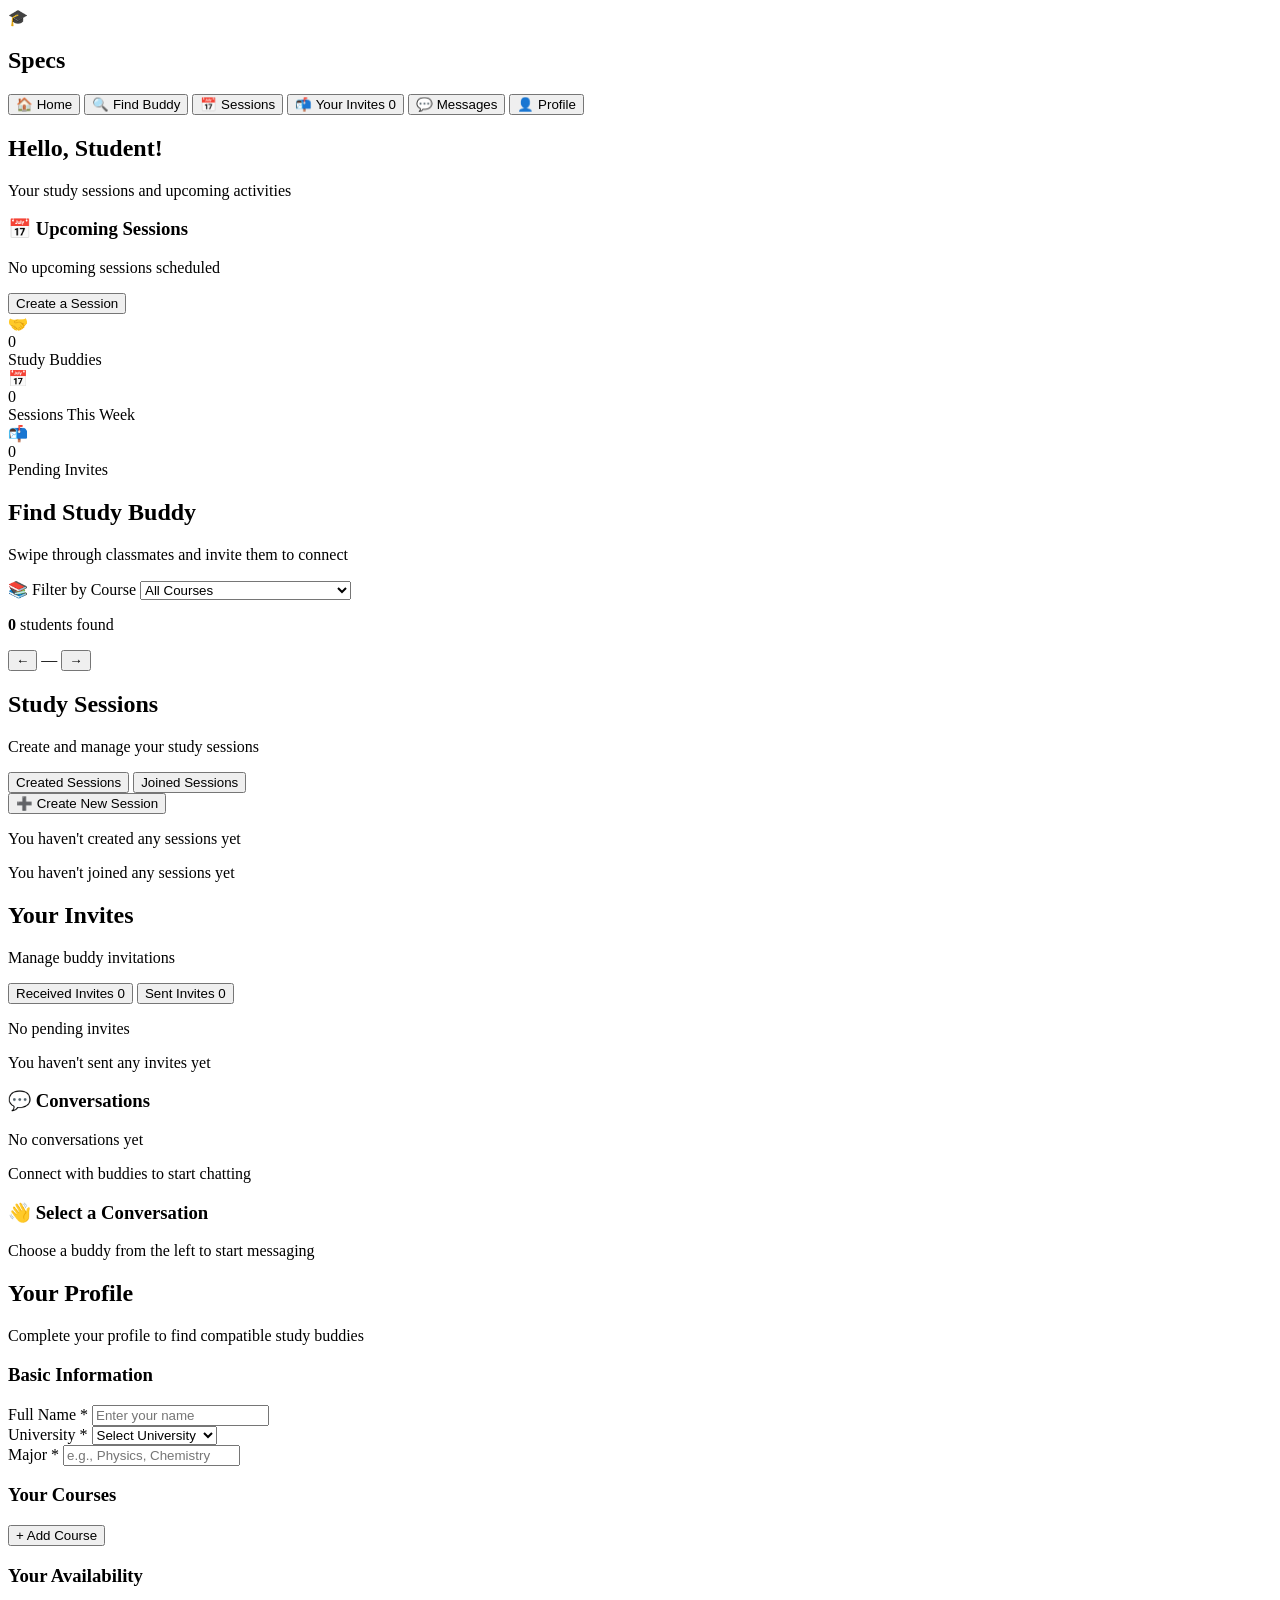
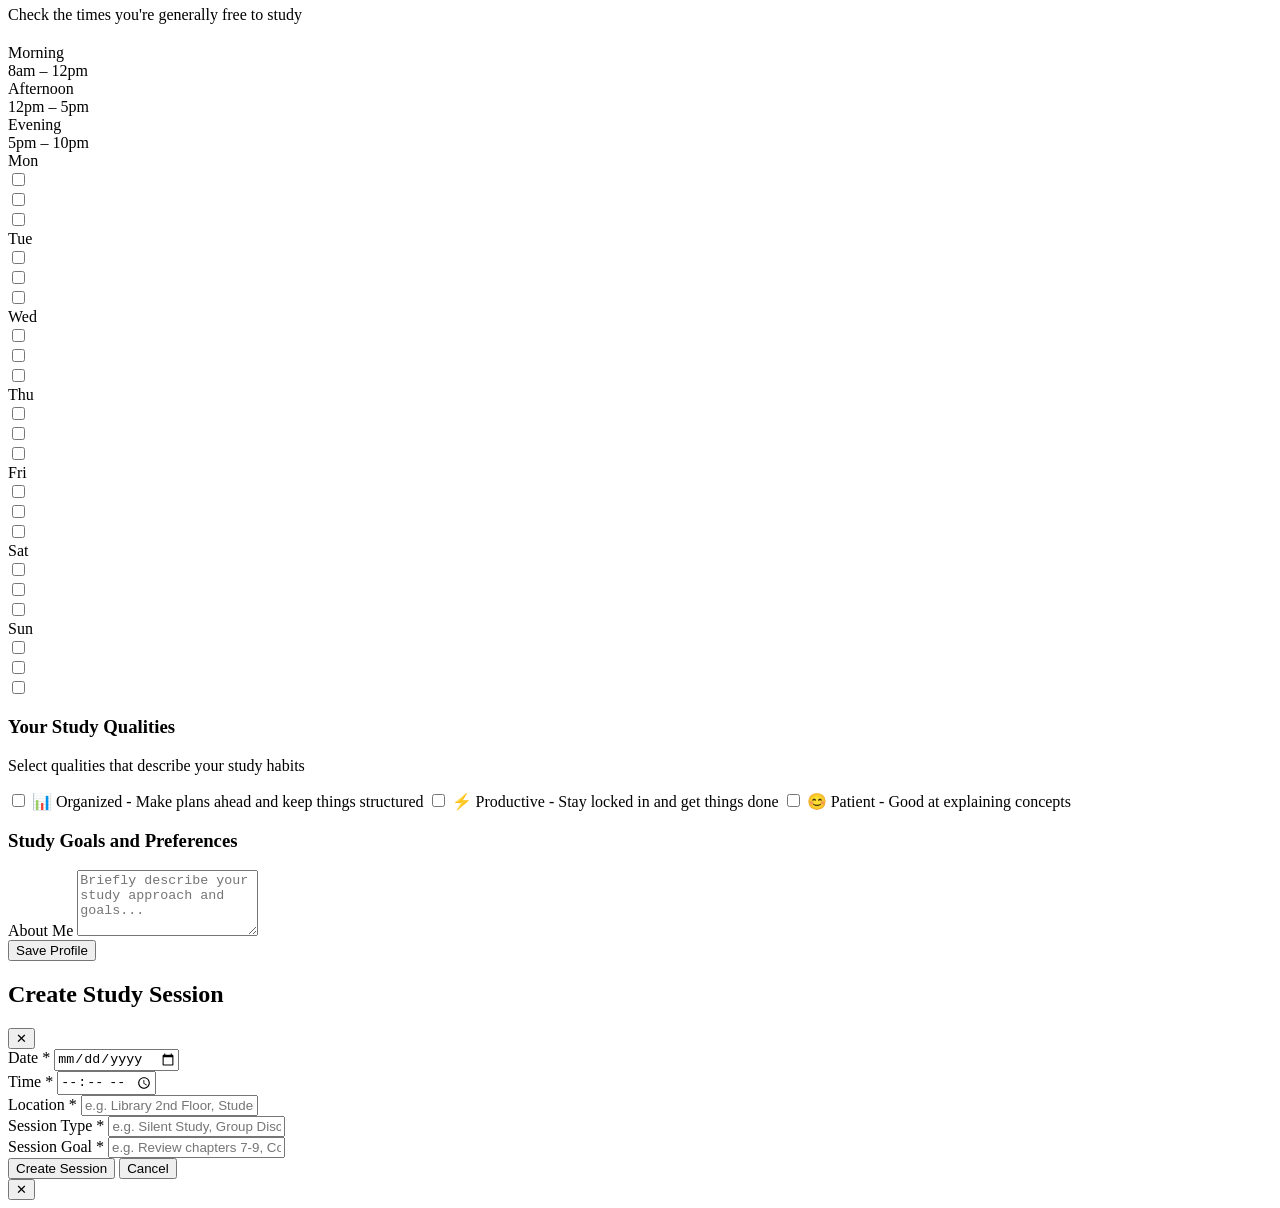
==== home.html @ cf04a74b "fixed html" ====
<!DOCTYPE html>
<html lang="en">

<head>
    <meta charset="UTF-8">
    <meta name="viewport" content="width=device-width, initial-scale=1.0">
    <title>Specs - Study Buddy Finder</title>
    <link rel="stylesheet" href="style.css">
</head>

<body>

    <!-- NAVBAR -->
    <nav class="navbar">
        <div class="nav-container">
            <div class="logo-section">
                <div class="logo-icon">🎓</div>
                <h1 class="logo-text">Specs</h1>
            </div>
            <div class="nav-buttons">

                <!-- FIX: all buttons were "nav-btn-active", only Home gets active by default -->
                <button class="nav-btn active" onclick="showTab('home')" data-tab="home">
                    <span class="btn-icon">🏠</span>
                    <span class="btn-text">Home</span>
                </button>
                <button class="nav-btn" onclick="showTab('findBuddy')" data-tab="findBuddy">
                    <span class="btn-icon">🔍</span>
                    <span class="btn-text">Find Buddy</span>
                </button>
                <button class="nav-btn" onclick="showTab('sessions')" data-tab="sessions">
                    <span class="btn-icon">📅</span>
                    <span class="btn-text">Sessions</span>
                </button>
                <!-- FIX: was labeled "Sessions", missing badge -->
                <button class="nav-btn" onclick="showTab('invites')" data-tab="invites">
                    <span class="btn-icon">📬</span>
                    <span class="btn-text">Your Invites</span>
                    <span class="badge" id="inviteCount">0</span>
                </button>
                <button class="nav-btn" onclick="showTab('messages')" data-tab="messages">
                    <span class="btn-icon">💬</span>
                    <span class="btn-text">Messages</span>
                </button>
                <button class="nav-btn" onclick="showTab('profile')" data-tab="profile">
                    <span class="btn-icon">👤</span>
                    <span class="btn-text">Profile</span>
                </button>

            </div>
        </div>
    </nav>

    <main class="main-content">

        <!-- TAB 1: HOME -->
        <section id="homeTab" class="tab-content active">
            <div class="content-wrapper">

                <div class="welcome-header">
                    <h2>Hello, <span id="userName">Student</span>!</h2>
                    <p class="welcome-subtitle">Your study sessions and upcoming activities</p>
                </div>

                <div class="calendar-section">
                    <h3>📅 Upcoming Sessions</h3>
                    <div id="upcomingSessions" class="upcoming-sessions-list">
                        <div class="empty-state">
                            <p>No upcoming sessions scheduled</p>
                            <button class="btn btn-primary" onclick="showTab('sessions')">
                                Create a Session
                            </button>
                        </div>
                    </div>
                </div>

                <div class="stats-grid">
                    <div class="stat-card">
                        <div class="stat-icon">🤝</div>
                        <div class="stat-value" id="buddyCount">0</div>
                        <div class="stat-label">Study Buddies</div>
                    </div>
                    <div class="stat-card">
                        <div class="stat-icon">📅</div>
                        <div class="stat-value" id="sessionCount">0</div>
                        <div class="stat-label">Sessions This Week</div>
                    </div>
                    <div class="stat-card">
                        <div class="stat-icon">📬</div>
                        <div class="stat-value" id="pendingInvites">0</div>
                        <div class="stat-label">Pending Invites</div>
                    </div>
                </div>

            </div>
        </section>

        <!-- TAB 2: FIND BUDDY -->
        <section id="findBuddyTab" class="tab-content">
            <div class="content-wrapper">

                <div class="section-header">
                    <h2>Find Study Buddy</h2>
                    <p>Swipe through classmates and invite them to connect</p>
                </div>

                <div class="filter-panel">
                    <div class="filter-item">
                        <label class="filter-label">
                            <span class="label-icon">📚</span>
                            <span class="label-text">Filter by Course</span>
                        </label>
                        <select id="courseFilter" class="filter-select" onchange="filterBuddies()">
                            <option value="">All Courses</option>
                            <option value="PHYS101">PHYS 101 - Physics I</option>
                            <option value="CHEM101">CHEM 101 - General Chemistry</option>
                            <option value="BIOCHEM201">BIOCHEM 201 - Biochemistry</option>
                            <option value="MATH201">MATH 201 - Calculus II</option>
                            <option value="CS101">CS 101 - Computer Science</option>
                        </select>
                    </div>
                    <div class="filter-results">
                        <p><strong id="buddyFilterCount">0</strong> students found</p>
                    </div>
                </div>

                <div class="swipe-area">
                    <div id="studentProfiles" class="swipe-stack">
                        <!-- Profile cards injected by JS -->
                    </div>
                    <div class="swipe-controls">
                        <button class="swipe-btn" onclick="prevCard()">←</button>
                        <span class="swipe-counter" id="swipeCounter">—</span>
                        <button class="swipe-btn" onclick="nextCard()">→</button>
                    </div>
                </div>

            </div>
        </section>

        <!-- TAB 3: SESSIONS -->
        <section id="sessionsTab" class="tab-content">
            <div class="content-wrapper">

                <div class="section-header">
                    <h2>Study Sessions</h2>
                    <p>Create and manage your study sessions</p>
                </div>

                <div class="session-tabs">
                    <button class="session-tab-btn active" onclick="showSessionType('created')" data-type="created">
                        <span>Created Sessions</span>
                    </button>
                    <button class="session-tab-btn" onclick="showSessionType('joined')" data-type="joined">
                        <span>Joined Sessions</span>
                    </button>
                </div>

                <div id="createdSessionsList" class="session-list active">
                    <div class="session-header-actions">
                        <button class="btn btn-primary" onclick="openCreateSessionModal()">
                            ➕ Create New Session
                        </button>
                    </div>
                    <div id="createdSessionsContent" class="sessions-content">
                        <div class="empty-state">
                            <p>You haven't created any sessions yet</p>
                        </div>
                    </div>
                </div>

                <div id="joinedSessionsList" class="session-list">
                    <div id="joinedSessionsContent" class="sessions-content">
                        <div class="empty-state">
                            <p>You haven't joined any sessions yet</p>
                        </div>
                    </div>
                </div>

            </div>
        </section>

        <!-- TAB 4: YOUR INVITES -->
        <section id="invitesTab" class="tab-content">
            <div class="content-wrapper">

                <div class="section-header">
                    <h2>Your Invites</h2>
                    <p>Manage buddy invitations</p>
                </div>

                <div class="invite-tabs">
                    <button class="invite-tab-btn active" onclick="showInviteType('received')" data-type="received">
                        <span>Received Invites</span>
                        <span class="badge" id="receivedInviteCount">0</span>
                    </button>
                    <button class="invite-tab-btn" onclick="showInviteType('sent')" data-type="sent">
                        <span>Sent Invites</span>
                        <span class="badge" id="sentInviteCount">0</span>
                    </button>
                </div>

                <div id="receivedInvitesList" class="invite-list active">
                    <div id="receivedInvitesContent" class="invites-content">
                        <div class="empty-state">
                            <p>No pending invites</p>
                        </div>
                    </div>
                </div>

                <div id="sentInvitesList" class="invite-list">
                    <div id="sentInvitesContent" class="invites-content">
                        <div class="empty-state">
                            <p>You haven't sent any invites yet</p>
                        </div>
                    </div>
                </div>

            </div>
        </section>

        <!-- TAB 5: MESSAGES -->
        <section id="messagesTab" class="tab-content">
            <div class="content-wrapper">
                <div class="chat-layout">

                    <div class="chat-sidebar">
                        <h3>💬 Conversations</h3>
                        <div id="conversationsList" class="conversations-list">
                            <div class="empty-state">
                                <p>No conversations yet</p>
                                <p class="help-text">Connect with buddies to start chatting</p>
                            </div>
                        </div>
                    </div>

                    <div class="chat-window">
                        <div id="chatHeader" class="chat-header" style="display:none;">
                            <div class="chat-partner-info">
                                <div class="chat-avatar" id="chatPartnerAvatar">?</div>
                                <div>
                                    <div class="chat-partner-name" id="chatPartnerName">Select a buddy</div>
                                    <div class="chat-partner-status">Online</div>
                                </div>
                            </div>
                        </div>

                        <div id="chatMessages" class="chat-messages">
                            <div class="chat-empty">
                                <h3>👋 Select a Conversation</h3>
                                <p>Choose a buddy from the left to start messaging</p>
                            </div>
                        </div>

                        <div id="chatInput" class="chat-input" style="display:none;">
                            <input type="text" id="messageInput" class="message-input"
                                   placeholder="Type a message..."
                                   onkeypress="handleMessageKeyPress(event)">
                            <button class="send-btn" onclick="sendMessage()">📨</button>
                        </div>
                    </div>

                </div>
            </div>
        </section>

        <!-- TAB 6: PROFILE -->
        <section id="profileTab" class="tab-content">
            <div class="content-wrapper">
                <div class="profile-container">

                    <div class="profile-header">
                        <h2>Your Profile</h2>
                        <p>Complete your profile to find compatible study buddies</p>
                    </div>

                    <form id="profileForm" class="profile-form">

                        <!-- Basic Info -->
                        <div class="form-section">
                            <h3 class="form-section-title">Basic Information</h3>
                            <div class="form-group">
                                <label class="form-label">Full Name *</label>
                                <input type="text" id="profileName" class="form-input"
                                       placeholder="Enter your name" required>
                            </div>
                            <div class="form-row">
                                <div class="form-group">
                                    <label class="form-label">University *</label>
                                    <select id="profileUniversity" class="form-input" required>
                                        <option value="">Select University</option>
                                        <option value="Cal Poly Pomona">Cal Poly Pomona</option>
                                        <option value="UCLA">UCLA</option>
                                        <option value="USC">USC</option>
                                    </select>
                                </div>
                                <div class="form-group">
                                    <label class="form-label">Major *</label>
                                    <input type="text" id="profileMajor" class="form-input"
                                           placeholder="e.g., Physics, Chemistry" required>
                                </div>
                            </div>
                        </div>

                        <!-- Courses -->
                        <div class="form-section">
                            <h3 class="form-section-title">Your Courses</h3>
                            <div id="courseEntries" class="course-entries">
                                <!-- JS fills this in -->
                            </div>
                            <!-- FIX: was "onclic" missing the k -->
                            <button type="button" class="add-course-btn" onclick="openAddCourseRow()">
                                + Add Course
                            </button>
                            <div id="addCourseForm" class="add-course-form" style="display:none;">
                                <div class="add-course-fields">
                                    <div class="form-group">
                                        <label class="form-label">Class Name *</label>
                                        <input type="text" id="newCourseName" class="form-input"
                                               placeholder="e.g. PHYS 101 - Physics I">
                                    </div>
                                    <div class="form-group">
                                        <label class="form-label">Professor</label>
                                        <input type="text" id="newCourseProfessor" class="form-input"
                                               placeholder="e.g. Dr. Smith">
                                    </div>
                                </div>
                                <div class="add-course-actions">
                                    <button type="button" class="btn btn-primary" onclick="saveCourseEntry()">Add</button>
                                    <button type="button" class="btn btn-secondary" onclick="closeAddCourseRow()">Cancel</button>
                                </div>
                            </div>
                        </div>

                        <!-- Availability -->
                        <div class="form-section">
                            <h3 class="form-section-title">Your Availability</h3>
                            <p class="help-text" style="margin-bottom:1.25rem;">
                                Check the times you're generally free to study
                            </p>
                            <div class="availability-grid">
                                <div class="avail-corner"></div>
                                <div class="avail-time-label">Morning<br><span>8am – 12pm</span></div>
                                <div class="avail-time-label">Afternoon<br><span>12pm – 5pm</span></div>
                                <div class="avail-time-label">Evening<br><span>5pm – 10pm</span></div>

                                <div class="avail-day">Mon</div>
                                <div class="avail-cell"><input type="checkbox" name="avail" value="Mon-Morning"></div>
                                <div class="avail-cell"><input type="checkbox" name="avail" value="Mon-Afternoon"></div>
                                <div class="avail-cell"><input type="checkbox" name="avail" value="Mon-Evening"></div>

                                <div class="avail-day">Tue</div>
                                <div class="avail-cell"><input type="checkbox" name="avail" value="Tue-Morning"></div>
                                <div class="avail-cell"><input type="checkbox" name="avail" value="Tue-Afternoon"></div>
                                <div class="avail-cell"><input type="checkbox" name="avail" value="Tue-Evening"></div>

                                <div class="avail-day">Wed</div>
                                <div class="avail-cell"><input type="checkbox" name="avail" value="Wed-Morning"></div>
                                <div class="avail-cell"><input type="checkbox" name="avail" value="Wed-Afternoon"></div>
                                <!-- FIX: was "WEd-Evening" -->
                                <div class="avail-cell"><input type="checkbox" name="avail" value="Wed-Evening"></div>

                                <div class="avail-day">Thu</div>
                                <div class="avail-cell"><input type="checkbox" name="avail" value="Thu-Morning"></div>
                                <div class="avail-cell"><input type="checkbox" name="avail" value="Thu-Afternoon"></div>
                                <div class="avail-cell"><input type="checkbox" name="avail" value="Thu-Evening"></div>

                                <div class="avail-day">Fri</div>
                                <div class="avail-cell"><input type="checkbox" name="avail" value="Fri-Morning"></div>
                                <div class="avail-cell"><input type="checkbox" name="avail" value="Fri-Afternoon"></div>
                                <div class="avail-cell"><input type="checkbox" name="avail" value="Fri-Evening"></div>

                                <div class="avail-day">Sat</div>
                                <div class="avail-cell"><input type="checkbox" name="avail" value="Sat-Morning"></div>
                                <div class="avail-cell"><input type="checkbox" name="avail" value="Sat-Afternoon"></div>
                                <div class="avail-cell"><input type="checkbox" name="avail" value="Sat-Evening"></div>

                                <div class="avail-day">Sun</div>
                                <div class="avail-cell"><input type="checkbox" name="avail" value="Sun-Morning"></div>
                                <div class="avail-cell"><input type="checkbox" name="avail" value="Sun-Afternoon"></div>
                                <div class="avail-cell"><input type="checkbox" name="avail" value="Sun-Evening"></div>
                            </div>
                        </div>

                        <!-- Study Qualities -->
                        <div class="form-section">
                            <h3 class="form-section-title">Your Study Qualities</h3>
                            <p class="section-description">Select qualities that describe your study habits</p>
                            <div class="form-group">
                                <div class="checkbox-group">
                                    <label class="checkbox-label">
                                        <input type="checkbox" name="qualities" value="Organized">
                                        <span>📊 Organized - Make plans ahead and keep things structured</span>
                                    </label>
                                    <label class="checkbox-label">
                                        <input type="checkbox" name="qualities" value="Productive">
                                        <span>⚡ Productive - Stay locked in and get things done</span>
                                    </label>
                                    <label class="checkbox-label">
                                        <input type="checkbox" name="qualities" value="Patient">
                                        <span>😊 Patient - Good at explaining concepts</span>
                                    </label>
                                </div>
                            </div>
                        </div>

                        <!-- Bio -->
                        <div class="form-section">
                            <h3 class="form-section-title">Study Goals and Preferences</h3>
                            <div class="form-group">
                                <label class="form-label">About Me</label>
                                <textarea id="profileBio" class="form-textarea" rows="4"
                                          placeholder="Briefly describe your study approach and goals..."></textarea>
                            </div>
                        </div>

                        <div class="form-actions">
                            <button type="submit" class="btn btn-primary btn-large">Save Profile</button>
                        </div>

                    </form>
                </div>
            </div>
        </section>

    </main>

    <!-- CREATE SESSION MODAL -->
    <div id="createSessionModal" class="modal-overlay">
        <div class="modal-content modal-large">
            <div class="modal-header">
                <h2 class="modal-title">Create Study Session</h2>
                <button class="modal-close" onclick="closeCreateSessionModal()">✕</button>
            </div>
            <form id="createSessionForm" class="session-form" onsubmit="handleCreateSession(event)">
                <div class="form-section">

                    <div class="form-row">
                        <div class="form-group">
                            <label class="form-label">Date *</label>
                            <input type="date" id="sessionDate" class="form-input" required>
                        </div>
                        <div class="form-group">
                            <label class="form-label">Time *</label>
                            <input type="time" id="sessionTime" class="form-input" required>
                        </div>
                    </div>

                    <div class="form-group">
                        <label class="form-label">Location *</label>
                        <input type="text" id="sessionLocation" class="form-input"
                               placeholder="e.g. Library 2nd Floor, Student Union, Zoom..." required>
                    </div>

                    <div class="form-group">
                        <label class="form-label">Session Type *</label>
                        <input type="text" id="sessionType" class="form-input"
                               placeholder="e.g. Silent Study, Group Discussion, Practice Problems..." required>
                    </div>

                    <div class="form-group">
                        <label class="form-label">Session Goal *</label>
                        <input type="text" id="sessionGoal" class="form-input"
                               placeholder="e.g. Review chapters 7-9, Complete midterm review" required>
                    </div>

                </div>
                <div class="modal-actions">
                    <button type="submit" class="btn btn-primary btn-large">Create Session</button>
                    <button type="button" class="btn btn-secondary" onclick="closeCreateSessionModal()">Cancel</button>
                </div>
            </form>
        </div>
    </div>

    <!-- PROFILE VIEW MODAL -->
    <div id="profileViewModal" class="modal-overlay">
        <div class="modal-content">
            <div class="modal-header">
                <button class="modal-close" onclick="closeProfileViewModal()">✕</button>
            </div>
            <div id="profileViewContent" class="profile-view-content">
                <!-- Filled by JS -->
            </div>
        </div>
    </div>

    <script src="app.js"></script>
</body>
</html>
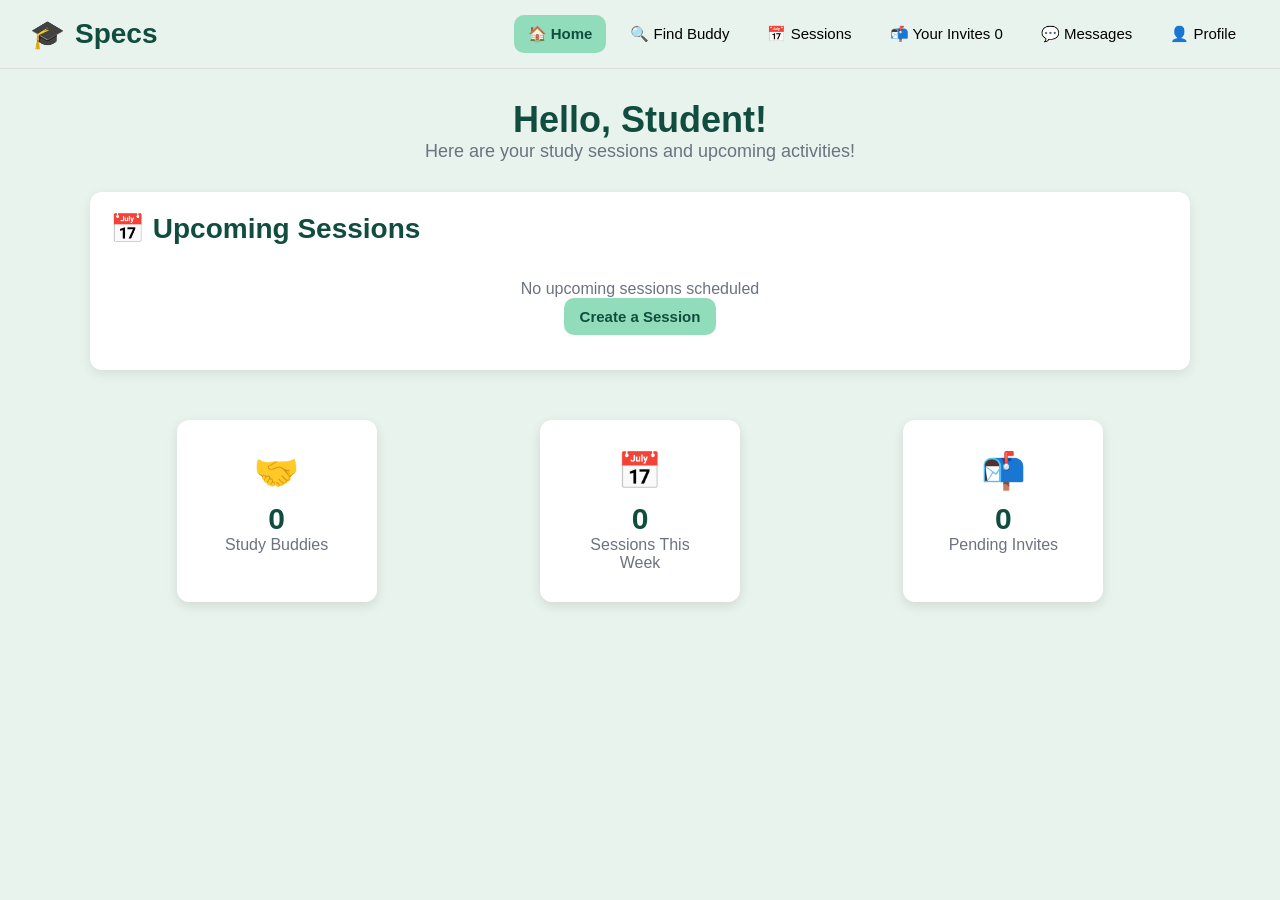
==== commit c4ae3d60: "css and some js" ====
--- a/home.html
+++ b/home.html
@@ -6,6 +6,7 @@
     <meta name="viewport" content="width=device-width, initial-scale=1.0">
     <title>Specs - Study Buddy Finder</title>
     <link rel="stylesheet" href="style.css">
+    <script src="app.js"></script>
 </head>
 
 <body>
@@ -59,7 +60,7 @@
 
                 <div class="welcome-header">
                     <h2>Hello, <span id="userName">Student</span>!</h2>
-                    <p class="welcome-subtitle">Your study sessions and upcoming activities</p>
+                    <p class="welcome-subtitle">Here are your study sessions and upcoming activities!</p>
                 </div>
 
                 <div class="calendar-section">
--- a/style.css
+++ b/style.css
@@ -0,0 +1,232 @@
+/* GENERAL SETUP */
+* {
+    margin: 0;
+    padding: 0;
+    box-sizing: border-box;
+}
+
+body {
+    font-family: 'Segoe UI', sans-serif;
+    background-color: rgb(231, 243, 236);
+    color: #114d3f;
+}
+
+/* NAVBAR */
+.navbar {
+    background-color: rgb(231, 243, 236);
+    border-bottom: 1px solid #ddd;
+    padding: 15px 30px;
+    position: sticky;
+    top: 0;
+    z-index: 100;
+}
+
+.nav-container {
+    display: flex;
+    justify-content: space-between;
+    align-items: center;
+}
+
+.logo-section {
+    display: flex;
+    align-items: center;
+    gap: 10px;
+}
+
+.logo-icon {
+    font-size: 28px;
+}
+
+.logo-text {
+    font-size: 28px;
+    color: #114d3f;
+}
+
+/* NAV BUTTONS */
+.nav-buttons {
+    display: flex;
+    gap: 10px;
+}
+
+.nav-btn {
+    border: none;
+    background-color: transparent;
+    padding: 10px 14px;
+    border-radius: 10px;
+    cursor: pointer;
+    font-size: 15px;
+}
+
+.nav-btn:hover {
+    background-color: #c1f6e3;
+}
+
+.nav-btn.active {
+    background-color: #91dcba;
+    color: #114d3f;
+    font-weight: bold;
+}
+
+/* MAIN CONTENT */
+.main-content {
+    padding: 30px;
+}
+
+.content-wrapper {
+    max-width: 1100px;
+    margin: auto;
+}
+
+/* TABS */
+.tab-content {
+    display: none;
+}
+
+.tab-content.active {
+    display: block;
+}
+
+/* HOME PAGE LAYOUT */
+.welcome-header {
+    text-align: center;
+    margin-bottom: 30px;
+}
+
+.welcome-header h2 {
+    font-size: 36px;
+    color: #114d3f;
+}
+
+.welcome-subtitle {
+    color: #6b7280;
+    font-size: 18px;
+}
+
+/* CALENDAR SECTION */
+.calendar-section {
+    background-color: white;
+    padding: 20px;
+    border-radius: 12px;
+    box-shadow: 0 4px 12px rgba(0, 0, 0, 0.08);
+    margin-bottom: 30px;
+}
+
+.calendar-section h3 {
+    font-size: 28px;
+    color: #114d3f;
+    margin-bottom: 20px;
+}
+
+.upcoming-sessions-list {
+    padding: 15px;
+    text-align: center;
+}
+
+.empty-state {
+    color: #6b7280;
+}
+
+/* STATS GRID (Study Buddies, Sessions This Week, Pending Invites) */
+.stats-grid {
+    display: grid;
+    grid-template-columns: repeat(3, 1fr);
+    gap: 30px;
+    justify-items: center;
+    padding: 20px;
+}
+
+.stat-card {
+    background-color: white;
+    padding: 30px;
+    text-align: center;
+    border-radius: 12px;
+    box-shadow: 0 4px 12px rgba(0, 0, 0, 0.1);
+    width: 200px;
+}
+
+.stat-icon {
+    font-size: 36px;
+    color: #2563eb;
+    margin-bottom: 10px;
+}
+
+.stat-value {
+    font-size: 30px;
+    font-weight: bold;
+    color: #114d3f;
+}
+
+.stat-label {
+    color: #6b7280;
+    font-size: 16px;
+}
+
+/* BUTTONS */
+.btn {
+    border: none;
+    padding: 10px 16px;
+    border-radius: 10px;
+    cursor: pointer;
+    font-size: 15px;
+}
+
+.btn-primary {
+    background-color: #91dcba;
+    color: #114d3f;
+    font-weight: bold;
+}
+
+.btn-primary:hover {
+    background-color: #196c59;
+    color: white;
+}
+
+.btn-secondary {
+    background-color: #e5e7eb;
+    color: #111827;
+}
+
+.btn-large {
+    padding: 12px 22px;
+}
+
+/* MODAL OVERLAY (Hidden by Default) */
+.modal-overlay {
+    display: none;
+    position: fixed;
+    inset: 0;
+    background-color: rgba(0, 0, 0, 0.45);
+    justify-content: center;
+    align-items: center;
+    z-index: 200;
+}
+
+.modal-overlay.active {
+    display: flex;
+}
+
+.modal-content {
+    background-color: white;
+    padding: 24px;
+    border-radius: 16px;
+    width: 90%;
+    max-width: 600px;
+}
+
+.modal-large {
+    max-width: 800px;
+}
+
+.modal-header {
+    display: flex;
+    justify-content: space-between;
+    align-items: center;
+    margin-bottom: 20px;
+}
+
+.modal-close {
+    border: none;
+    background: none;
+    font-size: 22px;
+    cursor: pointer;
+}
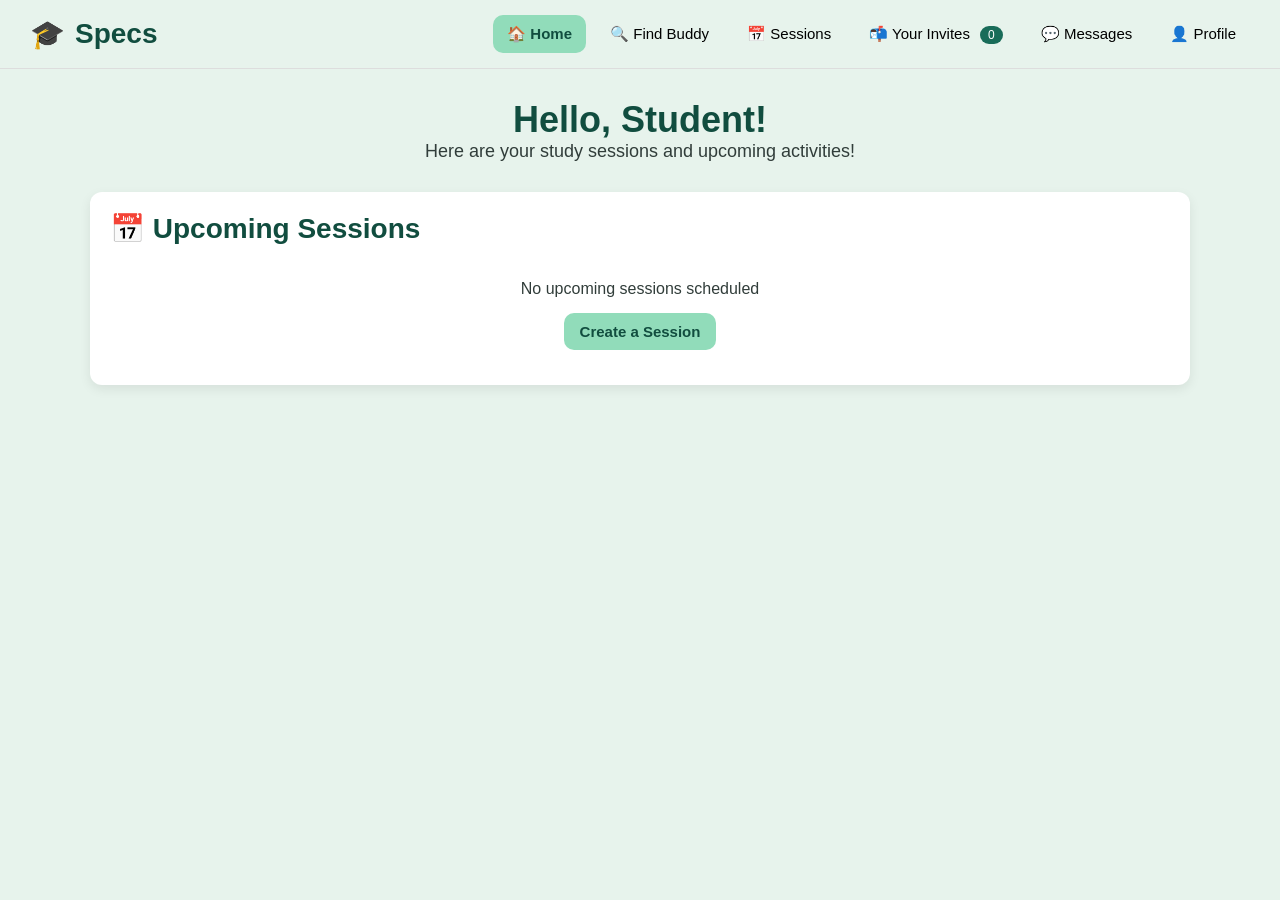
==== commit 7ec8e2fe: "more css for all the other tabs" ====
--- a/home.html
+++ b/home.html
@@ -74,25 +74,6 @@
                         </div>
                     </div>
                 </div>
-
-                <div class="stats-grid">
-                    <div class="stat-card">
-                        <div class="stat-icon">🤝</div>
-                        <div class="stat-value" id="buddyCount">0</div>
-                        <div class="stat-label">Study Buddies</div>
-                    </div>
-                    <div class="stat-card">
-                        <div class="stat-icon">📅</div>
-                        <div class="stat-value" id="sessionCount">0</div>
-                        <div class="stat-label">Sessions This Week</div>
-                    </div>
-                    <div class="stat-card">
-                        <div class="stat-icon">📬</div>
-                        <div class="stat-value" id="pendingInvites">0</div>
-                        <div class="stat-label">Pending Invites</div>
-                    </div>
-                </div>
-
             </div>
         </section>
 
--- a/style.css
+++ b/style.css
@@ -98,7 +98,7 @@
 }
 
 .welcome-subtitle {
-    color: #6b7280;
+    color: #313d3a;
     font-size: 18px;
 }
 
@@ -123,42 +123,7 @@
 }
 
 .empty-state {
-    color: #6b7280;
-}
-
-/* STATS GRID (Study Buddies, Sessions This Week, Pending Invites) */
-.stats-grid {
-    display: grid;
-    grid-template-columns: repeat(3, 1fr);
-    gap: 30px;
-    justify-items: center;
-    padding: 20px;
-}
-
-.stat-card {
-    background-color: white;
-    padding: 30px;
-    text-align: center;
-    border-radius: 12px;
-    box-shadow: 0 4px 12px rgba(0, 0, 0, 0.1);
-    width: 200px;
-}
-
-.stat-icon {
-    font-size: 36px;
-    color: #2563eb;
-    margin-bottom: 10px;
-}
-
-.stat-value {
-    font-size: 30px;
-    font-weight: bold;
-    color: #114d3f;
-}
-
-.stat-label {
-    color: #6b7280;
-    font-size: 16px;
+    color: #313d3a;
 }
 
 /* BUTTONS */
@@ -174,6 +139,7 @@
     background-color: #91dcba;
     color: #114d3f;
     font-weight: bold;
+    margin-top: 15px;
 }
 
 .btn-primary:hover {
@@ -188,6 +154,325 @@
 
 .btn-large {
     padding: 12px 22px;
+}
+
+/* SECTION HEADERS */
+.section-header {
+    margin-bottom: 25px;
+}
+
+.section-header h2 {
+    font-size: 32px;
+    margin-bottom: 8px;
+}
+
+.section-header p,
+.help-text,
+.section-description {
+    color: #6b7280;
+}
+
+/* FIND BUDDY */
+.filter-panel {
+    background: white;
+    padding: 24px;
+    border-radius: 16px;
+    margin-bottom: 25px;
+    box-shadow: 0 4px 12px rgba(0,0,0,0.08);
+}
+
+.filter-item {
+    margin-bottom: 15px;
+}
+
+.filter-label {
+    display: block;
+    font-weight: bold;
+    margin-bottom: 8px;
+}
+
+.filter-select {
+    width: 100%;
+    padding: 12px;
+    border: 1px solid #cbd5e1;
+    border-radius: 10px;
+}
+
+.swipe-area {
+    background: white;
+    padding: 30px;
+    border-radius: 16px;
+    text-align: center;
+    box-shadow: 0 4px 12px rgba(0,0,0,0.08);
+}
+
+.swipe-stack {
+    min-height: 300px;
+}
+
+.swipe-controls {
+    display: flex;
+    justify-content: center;
+    gap: 20px;
+    align-items: center;
+    margin-top: 20px;
+}
+
+.swipe-btn {
+    border: none;
+    background: #91dcba;
+    color: #114d3f;
+    font-size: 22px;
+    padding: 10px 18px;
+    border-radius: 50%;
+    cursor: pointer;
+}
+
+/* SESSIONS + INVITES TABS */
+.session-tabs,
+.invite-tabs {
+    display: flex;
+    gap: 12px;
+    margin-bottom: 20px;
+}
+
+.session-tab-btn,
+.invite-tab-btn {
+    border: none;
+    background: white;
+    padding: 12px 18px;
+    border-radius: 12px;
+    cursor: pointer;
+    color: #114d3f;
+    font-weight: bold;
+    box-shadow: 0 3px 10px rgba(0,0,0,0.06);
+}
+
+.session-tab-btn.active,
+.invite-tab-btn.active {
+    background-color: #91dcba;
+    color: #114d3f;
+    font-weight: bold;
+}
+
+.session-tab-btn:not(.active):hover,
+.invite-tab-btn:not(.active):hover {
+    background-color: #c1f6e3;
+}
+
+.session-list,
+.invite-list {
+    display: none;
+}
+
+.session-list.active,
+.invite-list.active {
+    display: block;
+}
+
+.session-header-actions {
+    margin-bottom: 20px;
+}
+
+.sessions-content,
+.invites-content {
+    background: white;
+    padding: 24px;
+    border-radius: 16px;
+    box-shadow: 0 4px 12px rgba(0,0,0,0.08);
+}
+
+/* BADGES */
+.badge {
+    background: #196c59;
+    color: white;
+    border-radius: 999px;
+    padding: 2px 8px;
+    font-size: 12px;
+    margin-left: 6px;
+}
+
+/* MESSAGES */
+.chat-layout {
+    display: grid;
+    grid-template-columns: 300px 1fr;
+    gap: 24px;
+}
+
+.chat-sidebar,
+.chat-window {
+    background: white;
+    padding: 24px;
+    border-radius: 16px;
+    box-shadow: 0 4px 12px rgba(0,0,0,0.08);
+}
+
+.chat-window {
+    min-height: 500px;
+}
+
+.chat-header {
+    border-bottom: 1px solid #ddd;
+    padding-bottom: 15px;
+    margin-bottom: 15px;
+}
+
+.chat-partner-info {
+    display: flex;
+    align-items: center;
+    gap: 12px;
+}
+
+.chat-avatar {
+    background: #91dcba;
+    color: #114d3f;
+    width: 42px;
+    height: 42px;
+    border-radius: 50%;
+    display: flex;
+    align-items: center;
+    justify-content: center;
+}
+
+.chat-messages {
+    min-height: 350px;
+}
+
+.chat-empty {
+    text-align: center;
+    color: #6b7280;
+    margin-top: 100px;
+}
+
+.chat-input {
+    display: flex;
+    gap: 10px;
+}
+
+.message-input {
+    flex: 1;
+    padding: 12px;
+    border: 1px solid #cbd5e1;
+    border-radius: 10px;
+}
+
+.send-btn {
+    border: none;
+    background: #91dcba;
+    padding: 12px 16px;
+    border-radius: 10px;
+    cursor: pointer;
+}
+
+/* PROFILE */
+.profile-container {
+    background: white;
+    padding: 30px;
+    border-radius: 16px;
+    box-shadow: 0 4px 12px rgba(0,0,0,0.08);
+}
+
+.profile-header {
+    margin-bottom: 25px;
+}
+
+.form-section {
+    margin-bottom: 30px;
+    padding-bottom: 20px;
+    border-bottom: 1px solid #e5e7eb;
+}
+
+.form-section-title {
+    margin-bottom: 15px;
+    color: #114d3f;
+}
+
+.form-group {
+    margin-bottom: 18px;
+}
+
+.form-label {
+    display: block;
+    font-weight: bold;
+    margin-bottom: 8px;
+}
+
+.form-input,
+.form-textarea {
+    width: 100%;
+    padding: 12px;
+    border: 1px solid #cbd5e1;
+    border-radius: 10px;
+    font-family: inherit;
+}
+
+.form-row,
+.add-course-fields {
+    display: grid;
+    grid-template-columns: 1fr 1fr;
+    gap: 20px;
+}
+
+.add-course-btn {
+    border: none;
+    background: #91dcba;
+    color: #114d3f;
+    padding: 10px 16px;
+    border-radius: 10px;
+    cursor: pointer;
+    font-weight: bold;
+}
+
+.add-course-form {
+    margin-top: 18px;
+    background: #f4fbf7;
+    padding: 18px;
+    border-radius: 12px;
+}
+
+.add-course-actions,
+.form-actions,
+.modal-actions {
+    display: flex;
+    gap: 12px;
+}
+
+/* AVAILABILITY */
+.availability-grid {
+    display: grid;
+    grid-template-columns: 90px repeat(3, 1fr);
+    gap: 8px;
+}
+
+.avail-time-label,
+.avail-day,
+.avail-cell {
+    background: #f4fbf7;
+    padding: 12px;
+    border-radius: 10px;
+    text-align: center;
+}
+
+.avail-day {
+    font-weight: bold;
+}
+
+.avail-cell:has(input:checked) {
+    background: #91dcba;
+}
+
+/* CHECKBOXES */
+.checkbox-group {
+    display: flex;
+    flex-direction: column;
+    gap: 12px;
+}
+
+.checkbox-label {
+    background: #f4fbf7;
+    padding: 12px;
+    border-radius: 10px;
+    cursor: pointer;
 }
 
 /* MODAL OVERLAY (Hidden by Default) */
@@ -201,7 +486,7 @@
     z-index: 200;
 }
 
-.modal-overlay.active {
+.modal-overlay.show {
     display: flex;
 }
 
@@ -229,4 +514,4 @@
     background: none;
     font-size: 22px;
     cursor: pointer;
-}+}   
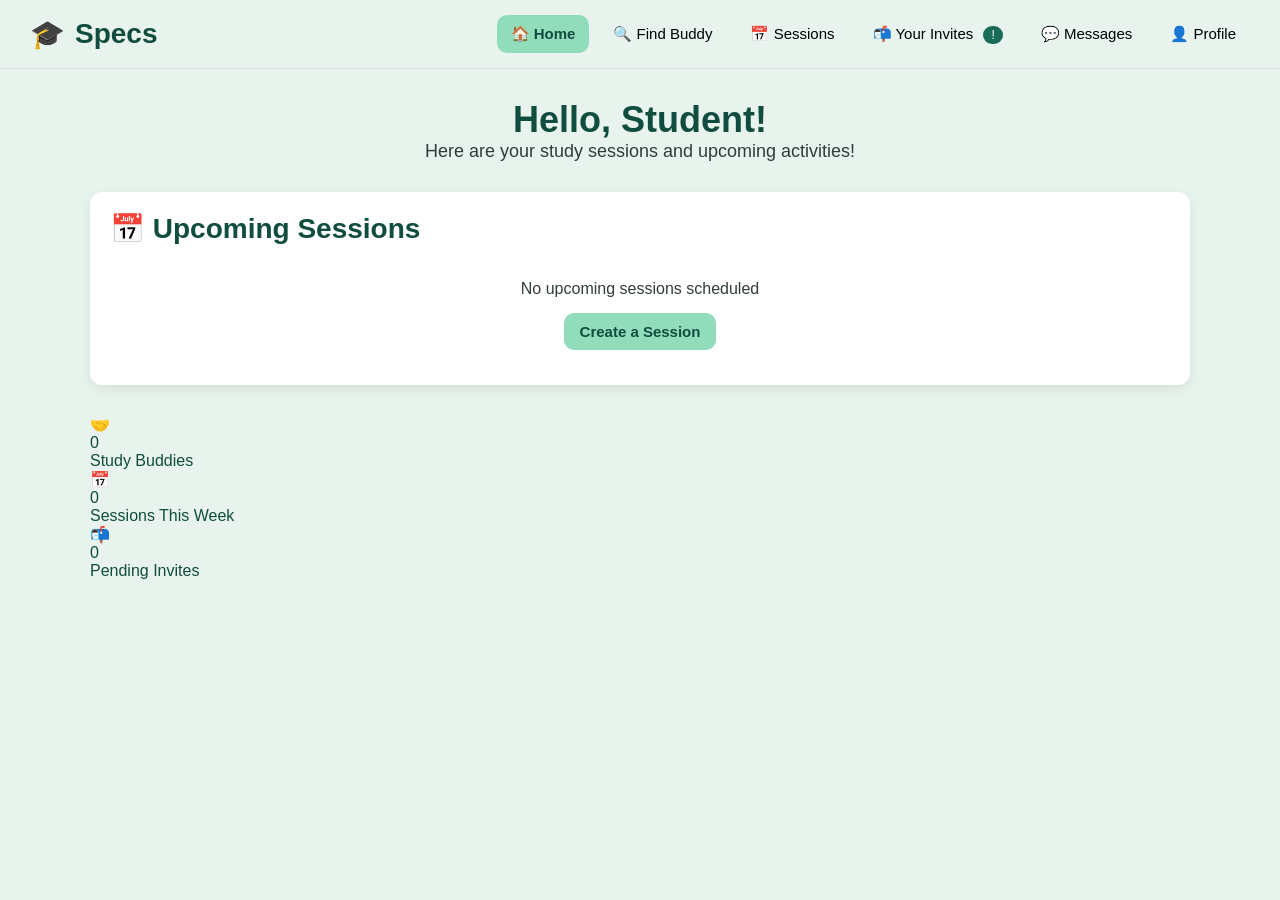
==== commit 557c567e: "Merge branch 'main' of https://github.com/Nirwisha/Study-Buddy" ====
--- a/home.html
+++ b/home.html
@@ -37,7 +37,7 @@
                 <button class="nav-btn" onclick="showTab('invites')" data-tab="invites">
                     <span class="btn-icon">📬</span>
                     <span class="btn-text">Your Invites</span>
-                    <span class="badge" id="inviteCount">0</span>
+                    <span class="badge">!</span>
                 </button>
                 <button class="nav-btn" onclick="showTab('messages')" data-tab="messages">
                     <span class="btn-icon">💬</span>
@@ -74,6 +74,26 @@
                         </div>
                     </div>
                 </div>
+
+                <!-- FIX: stats grid was missing entirely -->
+                <div class="stats-grid">
+                    <div class="stat-card">
+                        <div class="stat-icon">🤝</div>
+                        <div class="stat-value" id="buddyCount">0</div>
+                        <div class="stat-label">Study Buddies</div>
+                    </div>
+                    <div class="stat-card">
+                        <div class="stat-icon">📅</div>
+                        <div class="stat-value" id="sessionCount">0</div>
+                        <div class="stat-label">Sessions This Week</div>
+                    </div>
+                    <div class="stat-card">
+                        <div class="stat-icon">📬</div>
+                        <div class="stat-value" id="pendingInvites">0</div>
+                        <div class="stat-label">Pending Invites</div>
+                    </div>
+                </div>
+
             </div>
         </section>
 
@@ -290,7 +310,6 @@
                             <div id="courseEntries" class="course-entries">
                                 <!-- JS fills this in -->
                             </div>
-                            <!-- FIX: was "onclic" missing the k -->
                             <button type="button" class="add-course-btn" onclick="openAddCourseRow()">
                                 + Add Course
                             </button>
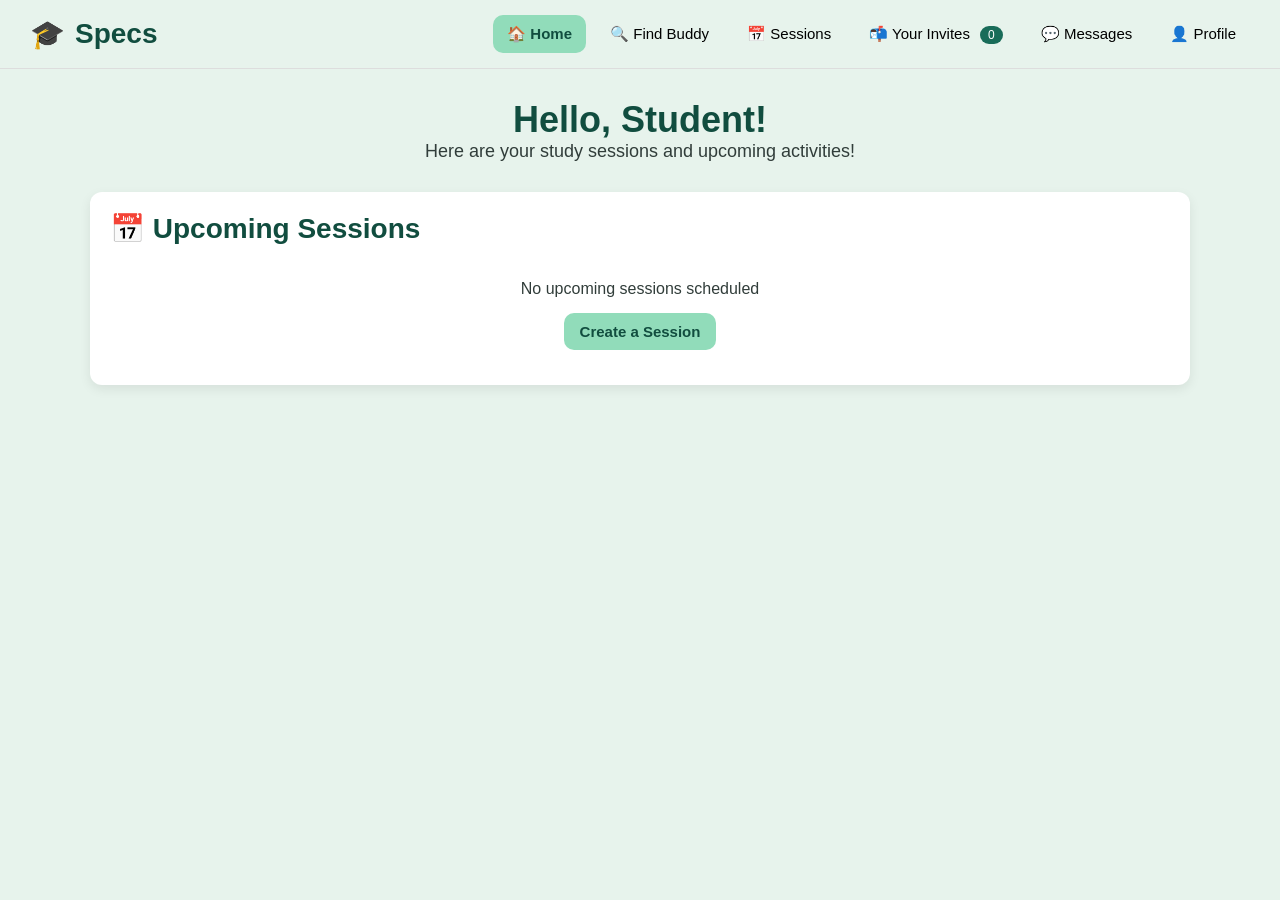
==== commit 59452f7d: "removed the extra <script> at the top didn't realize tthere was one on the bottom of the html" ====
--- a/home.html
+++ b/home.html
@@ -6,7 +6,6 @@
     <meta name="viewport" content="width=device-width, initial-scale=1.0">
     <title>Specs - Study Buddy Finder</title>
     <link rel="stylesheet" href="style.css">
-    <script src="app.js"></script>
 </head>
 
 <body>
@@ -37,7 +36,7 @@
                 <button class="nav-btn" onclick="showTab('invites')" data-tab="invites">
                     <span class="btn-icon">📬</span>
                     <span class="btn-text">Your Invites</span>
-                    <span class="badge">!</span>
+                    <span class="badge" id="inviteCount">0</span>
                 </button>
                 <button class="nav-btn" onclick="showTab('messages')" data-tab="messages">
                     <span class="btn-icon">💬</span>
@@ -74,26 +73,6 @@
                         </div>
                     </div>
                 </div>
-
-                <!-- FIX: stats grid was missing entirely -->
-                <div class="stats-grid">
-                    <div class="stat-card">
-                        <div class="stat-icon">🤝</div>
-                        <div class="stat-value" id="buddyCount">0</div>
-                        <div class="stat-label">Study Buddies</div>
-                    </div>
-                    <div class="stat-card">
-                        <div class="stat-icon">📅</div>
-                        <div class="stat-value" id="sessionCount">0</div>
-                        <div class="stat-label">Sessions This Week</div>
-                    </div>
-                    <div class="stat-card">
-                        <div class="stat-icon">📬</div>
-                        <div class="stat-value" id="pendingInvites">0</div>
-                        <div class="stat-label">Pending Invites</div>
-                    </div>
-                </div>
-
             </div>
         </section>
 
@@ -310,6 +289,7 @@
                             <div id="courseEntries" class="course-entries">
                                 <!-- JS fills this in -->
                             </div>
+                            <!-- FIX: was "onclic" missing the k -->
                             <button type="button" class="add-course-btn" onclick="openAddCourseRow()">
                                 + Add Course
                             </button>
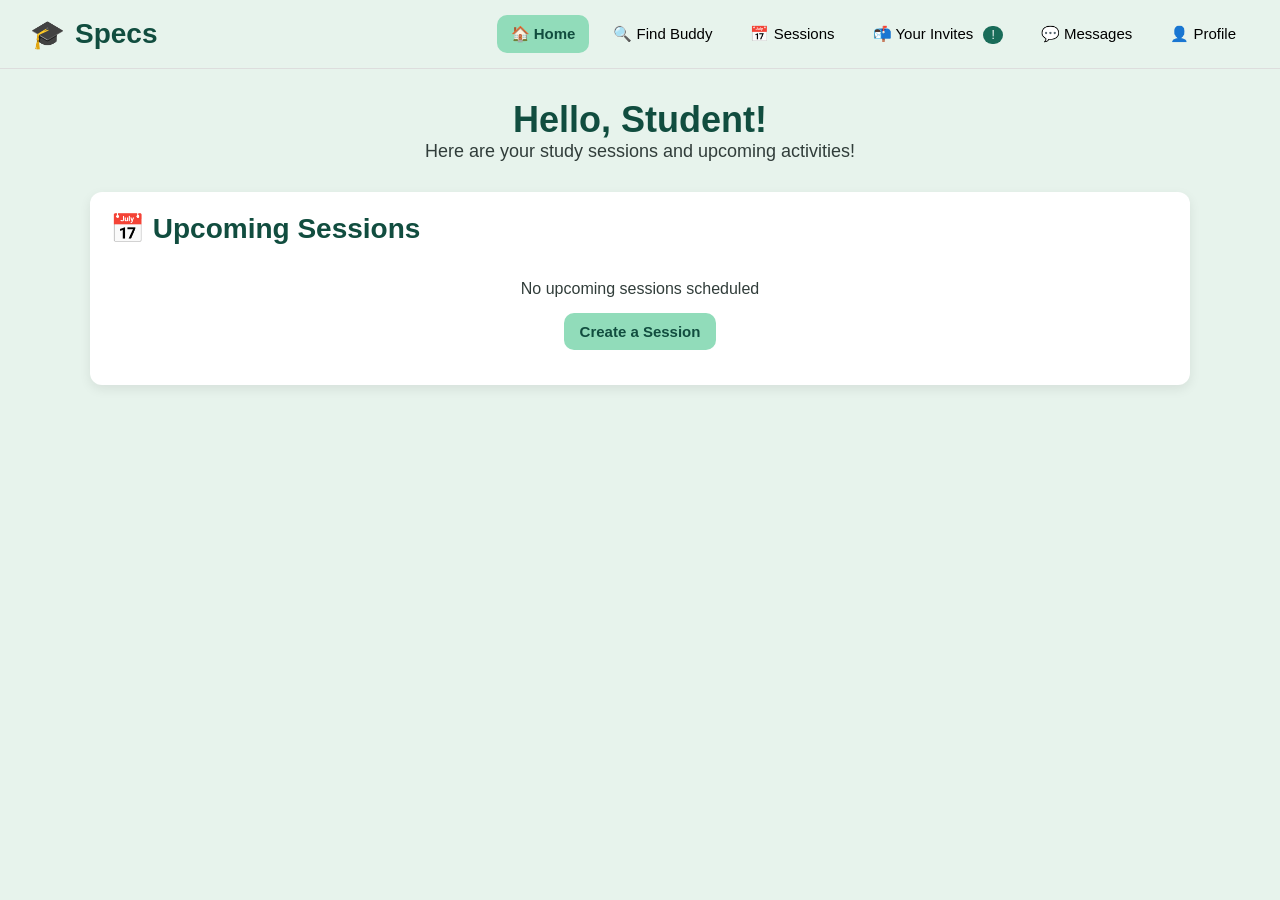
==== commit eff522fe: "added the css needed for sessions cards, invite cards, profile cards, swipe cards, course row entrie" ====
--- a/home.html
+++ b/home.html
@@ -6,6 +6,7 @@
     <meta name="viewport" content="width=device-width, initial-scale=1.0">
     <title>Specs - Study Buddy Finder</title>
     <link rel="stylesheet" href="style.css">
+    <script src="app.js"></script>
 </head>
 
 <body>
@@ -36,7 +37,7 @@
                 <button class="nav-btn" onclick="showTab('invites')" data-tab="invites">
                     <span class="btn-icon">📬</span>
                     <span class="btn-text">Your Invites</span>
-                    <span class="badge" id="inviteCount">0</span>
+                    <span class="badge">!</span>
                 </button>
                 <button class="nav-btn" onclick="showTab('messages')" data-tab="messages">
                     <span class="btn-icon">💬</span>
@@ -73,6 +74,9 @@
                         </div>
                     </div>
                 </div>
+
+                
+
             </div>
         </section>
 
@@ -289,7 +293,6 @@
                             <div id="courseEntries" class="course-entries">
                                 <!-- JS fills this in -->
                             </div>
-                            <!-- FIX: was "onclic" missing the k -->
                             <button type="button" class="add-course-btn" onclick="openAddCourseRow()">
                                 + Add Course
                             </button>
--- a/style.css
+++ b/style.css
@@ -514,4 +514,258 @@
     background: none;
     font-size: 22px;
     cursor: pointer;
-}   +}   
+
+/* SESSION CARDS */
+.session-card {
+    background: white;
+    padding: 20px;
+    border-radius: 12px;
+    border-left: 5px solid #91dcba;
+    margin-bottom: 15px;
+    box-shadow: 0 4px 12px rgba(0,0,0,0.08);
+}
+
+.session-header {
+    display: flex;
+    justify-content: space-between;
+    align-items: flex-start;
+    margin-bottom: 10px;
+}
+
+.session-title    { font-size: 1.2rem; font-weight: 700; margin-bottom: 5px; color: #114d3f; }
+.session-datetime { font-size: 0.9rem; color: #6b7280; margin-bottom: 3px; }
+
+.session-type-badge {
+    background: #91dcba;
+    color: #114d3f;
+    padding: 5px 14px;
+    border-radius: 9999px;
+    font-size: 0.85rem;
+    font-weight: 600;
+    white-space: nowrap;
+}
+
+.session-goal {
+    background: #f4fbf7;
+    padding: 12px 16px;
+    border-radius: 10px;
+    border-left: 4px solid #91dcba;
+    margin-top: 12px;
+}
+
+.session-goal-label {
+    font-size: 0.75rem;
+    font-weight: 700;
+    color: #114d3f;
+    text-transform: uppercase;
+    margin-bottom: 4px;
+}
+
+.session-goal-text { font-weight: 600; color: #114d3f; }
+.sessions-content  { display: flex; flex-direction: column; gap: 1rem; }
+
+/* INVITE CARDS */
+.invite-card {
+    background: white;
+    padding: 18px;
+    border-radius: 12px;
+    display: flex;
+    align-items: center;
+    gap: 18px;
+    border: 1px solid #e5e7eb;
+    margin-bottom: 12px;
+    box-shadow: 0 4px 12px rgba(0,0,0,0.06);
+}
+
+.invite-avatar {
+    width: 52px;
+    height: 52px;
+    border-radius: 9999px;
+    background: #91dcba;
+    display: flex;
+    align-items: center;
+    justify-content: center;
+    font-size: 1.5rem;
+    font-weight: 700;
+    color: #114d3f;
+    flex-shrink: 0;
+}
+
+.invite-info    { flex: 1; }
+.invite-name    { font-size: 1.1rem; font-weight: 700; margin-bottom: 3px; color: #114d3f; }
+.invite-details { font-size: 0.9rem; color: #6b7280; }
+.invite-actions { display: flex; gap: 8px; }
+
+.invite-status {
+    padding: 6px 14px;
+    border-radius: 9999px;
+    font-size: 0.875rem;
+    font-weight: 600;
+}
+
+.invite-status.pending   { background: #FEF3C7; color: #92400E; }
+.invite-status.connected { background: #D1FAE5; color: #065F46; }
+
+/* BUTTONS MISSING */
+.btn-success {
+    background-color: #91dcba;
+    color: #114d3f;
+    font-weight: bold;
+}
+
+.btn-small {
+    padding: 6px 12px;
+    font-size: 0.875rem;
+}
+
+/* PROFILE CARDS (Find Buddy) */
+.profile-card {
+    background: white;
+    border-radius: 16px;
+    padding: 24px;
+    border: 1px solid #e5e7eb;
+    box-shadow: 0 4px 12px rgba(0,0,0,0.08);
+}
+
+.profile-avatar {
+    width: 80px;
+    height: 80px;
+    border-radius: 9999px;
+    background: #91dcba;
+    display: flex;
+    align-items: center;
+    justify-content: center;
+    font-size: 2rem;
+    font-weight: 700;
+    color: #114d3f;
+    margin: 0 auto 1rem;
+}
+
+.profile-name { text-align: center; font-size: 1.25rem; font-weight: 700; margin-bottom: 4px; color: #114d3f; }
+.profile-info { text-align: center; font-size: 0.9rem; color: #6b7280; margin-bottom: 1rem; }
+
+.profile-courses,
+.profile-qualities {
+    display: flex;
+    flex-wrap: wrap;
+    justify-content: center;
+    gap: 8px;
+    margin-bottom: 1rem;
+}
+
+.profile-actions { display: flex; justify-content: center; margin-top: 1rem; }
+
+.course-tag {
+    background: #d1fae5;
+    color: #114d3f;
+    padding: 4px 12px;
+    border-radius: 9999px;
+    font-size: 0.8rem;
+    font-weight: 600;
+}
+
+.quality-tag { padding: 6px 12px; border-radius: 9999px; font-size: 0.85rem; font-weight: 600; }
+.quality-tag.organized     { background: #EDE9FE; color: #6D28D9; }
+.quality-tag.productive    { background: #FEF3C7; color: #92400E; }
+.quality-tag.collaborative { background: #D1FAE5; color: #065F46; }
+.quality-tag.serious       { background: #DBEAFE; color: #1E40AF; }
+.quality-tag.patient       { background: #FCE7F3; color: #9F1239; }
+
+/* SWIPE CARD */
+.swipe-card {
+    flex-direction: column;
+    align-items: center;
+    width: 100%;
+}
+
+.swipe-counter {
+    font-size: 1rem;
+    font-weight: 600;
+    color: #6b7280;
+    min-width: 60px;
+    text-align: center;
+}
+
+/* COURSE ENTRIES (Profile) */
+.course-entries { display: flex; flex-direction: column; gap: 8px; margin-bottom: 12px; }
+
+.course-entry-row {
+    display: flex;
+    align-items: center;
+    justify-content: space-between;
+    padding: 10px 14px;
+    background: #f4fbf7;
+    border: 1px solid #d1fae5;
+    border-radius: 10px;
+}
+
+.course-entry-info { display: flex; flex-direction: column; gap: 2px; }
+.course-entry-name { font-weight: 600; color: #114d3f; }
+.course-entry-prof { font-size: 0.8rem; color: #6b7280; }
+
+.course-entry-remove {
+    background: none;
+    border: none;
+    font-size: 1rem;
+    color: #9CA3AF;
+    cursor: pointer;
+    padding: 4px 8px;
+    border-radius: 6px;
+    transition: all 150ms;
+}
+
+.course-entry-remove:hover { background: #FEE2E2; color: #EF4444; }
+
+/* CONVERSATION ITEMS */
+.conversation-item {
+    padding: 12px;
+    border-radius: 10px;
+    cursor: pointer;
+    display: flex;
+    align-items: center;
+    gap: 12px;
+    margin-bottom: 8px;
+    transition: all 150ms;
+}
+
+.conversation-item:hover  { background: #f4fbf7; }
+.conversation-item.active { background: #d1fae5; }
+.conversation-item.new    { border-left: 4px solid #10B981; background: #d1fae5; }
+
+.conversation-avatar {
+    width: 42px;
+    height: 42px;
+    border-radius: 9999px;
+    background: #91dcba;
+    display: flex;
+    align-items: center;
+    justify-content: center;
+    font-weight: 700;
+    color: #114d3f;
+    flex-shrink: 0;
+}
+
+.conversation-name { font-weight: 600; font-size: 0.9rem; color: #114d3f; }
+
+.new-badge {
+    background: #10B981;
+    color: white;
+    font-size: 0.75rem;
+    padding: 2px 8px;
+    border-radius: 9999px;
+    font-weight: 700;
+    margin-left: 6px;
+}
+
+/* MOBILE */
+@media (max-width: 768px) {
+    .nav-container    { flex-direction: column; height: auto; padding: 1rem; gap: 1rem; }
+    .nav-buttons      { width: 100%; flex-wrap: wrap; justify-content: center; }
+    .nav-btn          { flex: 1; min-width: calc(33% - 0.25rem); justify-content: center; }
+    .chat-layout      { grid-template-columns: 1fr; }
+    .form-row,
+    .add-course-fields { grid-template-columns: 1fr; }
+    .availability-grid { grid-template-columns: 70px repeat(3, 1fr); }
+    .profile-container { padding: 1.5rem; }
+}
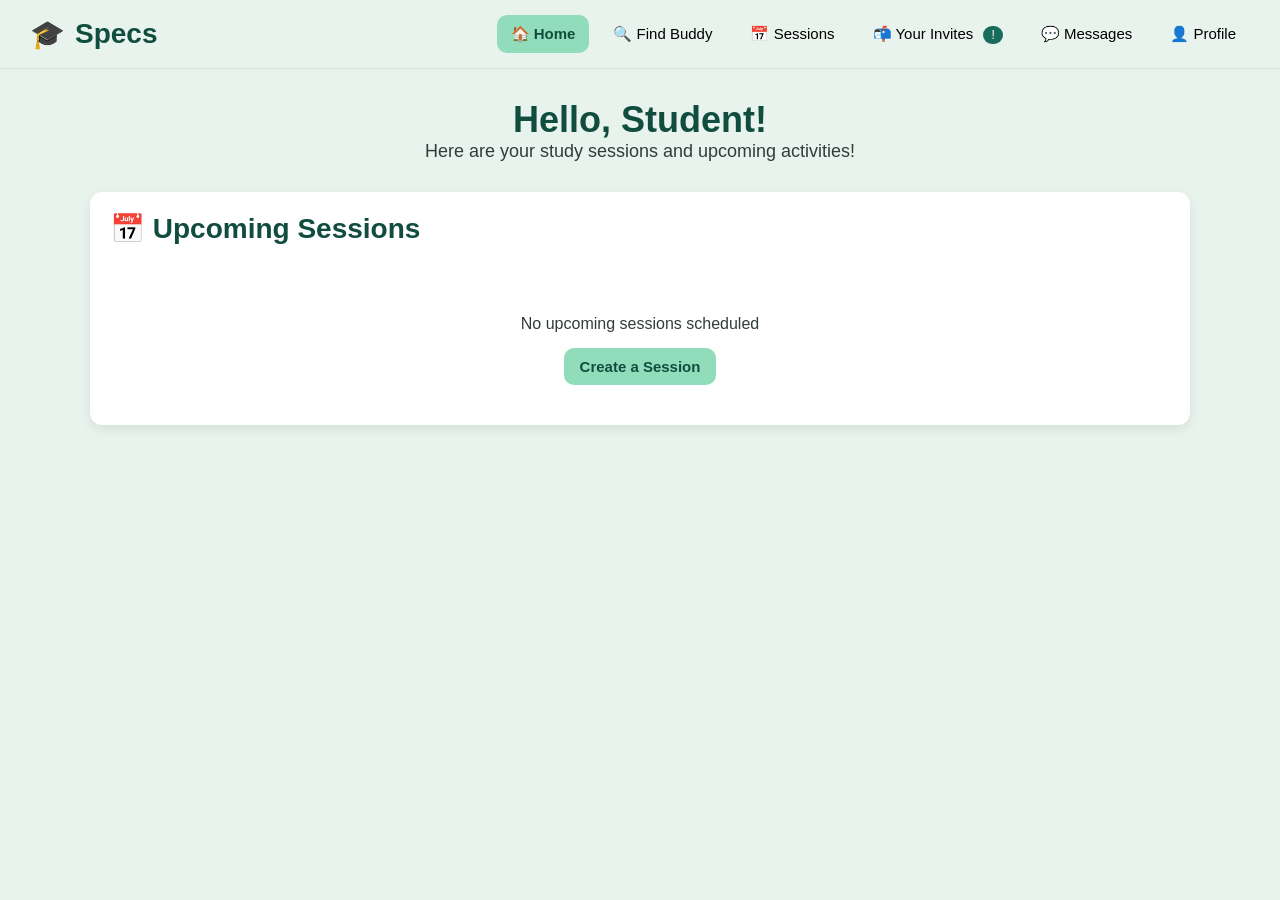
==== commit 3003d279: "when editing a session there is now a button the tells the user that'll it save edits" ====
--- a/home.html
+++ b/home.html
@@ -6,7 +6,6 @@
     <meta name="viewport" content="width=device-width, initial-scale=1.0">
     <title>Specs - Study Buddy Finder</title>
     <link rel="stylesheet" href="style.css">
-    <script src="app.js"></script>
 </head>
 
 <body>
@@ -450,7 +449,7 @@
 
                 </div>
                 <div class="modal-actions">
-                    <button type="submit" class="btn btn-primary btn-large">Create Session</button>
+                    <button type="submit" id = "sessionSubmitBtn" class="btn btn-primary btn-large">Create Session</button>
                     <button type="button" class="btn btn-secondary" onclick="closeCreateSessionModal()">Cancel</button>
                 </div>
             </form>
--- a/style.css
+++ b/style.css
@@ -117,13 +117,36 @@
     margin-bottom: 20px;
 }
 
+/* Space for Upcoming Sessions */
 .upcoming-sessions-list {
+    padding: 20px;
+    text-align: center;
+}
+
+/* Space between each session card */
+.info-card {
     padding: 15px;
-    text-align: center;
+    background-color: #ffffff;
+    border-radius: 12px;
+    box-shadow: 0 4px 12px rgba(0, 0, 0, 0.1);
+    margin-bottom: 15px;  /* Reduced space between session cards */
+}
+
+/* Reduce space between session heading and sub text */
+.info-card h4 {
+    font-size: 1.2rem;
+    margin-bottom: 8px;  /* Reduced margin below the heading */
+}
+
+/* Reduce space between details (Goal, When, Where) */
+.info-card p {
+    font-size: 1rem;
+    margin: 5px 0;  /* Reduced margin between each paragraph */
 }
 
 .empty-state {
     color: #313d3a;
+    margin-top: 30px;
 }
 
 /* BUTTONS */
@@ -150,6 +173,12 @@
 .btn-secondary {
     background-color: #e5e7eb;
     color: #111827;
+    margin-top: 15px
+}
+
+.btn-secondary:hover {
+    background-color: #abc0bb;
+    color: rgb(37, 40, 38);
 }
 
 .btn-large {
@@ -606,6 +635,72 @@
 
 .invite-status.pending   { background: #FEF3C7; color: #92400E; }
 .invite-status.connected { background: #D1FAE5; color: #065F46; }
+
+/* makes each invite more readable */
+/* Invite Card Styling */
+.invite-card {
+    background: #f9fafb;  /* Light background for invites */
+    padding: 16px;
+    border-radius: 12px;
+    border: 1px solid #e5e7eb;
+    margin-bottom: 16px; /* Space between invite cards */
+    box-shadow: 0 4px 12px rgba(0, 0, 0, 0.06);
+    display: flex;
+    flex-direction: column;
+    gap: 12px;
+}
+
+/* Status Badge */
+.invite-status {
+    padding: 6px 14px;
+    border-radius: 9999px;
+    font-size: 0.875rem;
+    font-weight: 600;
+    text-transform: capitalize;
+}
+
+.invite-status.pending   { background: #FEF3C7; color: #92400E; }
+.invite-status.connected { background: #D1FAE5; color: #065F46; }
+
+.invite-info { 
+    display: flex;
+    flex-direction: column;
+    gap: 6px; 
+}
+
+.invite-name {
+    font-size: 1.1rem;
+    font-weight: 700;
+    color: #114d3f;
+}
+
+.invite-details {
+    font-size: 0.9rem;
+    color: #6b7280;
+}
+
+/* Divider between invites */
+.invite-divider {
+    border-top: 1px solid #e5e7eb;
+    margin-top: 12px;
+    padding-top: 12px;
+}
+
+/* Section Styling for Sent Invites */
+#sentInvitesList {
+    padding: 20px;
+    background-color: white;
+    border-radius: 12px;
+    box-shadow: 0 4px 12px rgba(0, 0, 0, 0.08);
+}
+
+/* Title for Sent Invites */
+#sentInvitesList h3 {
+    font-size: 1.5rem;
+    margin-bottom: 16px;
+    color: #114d3f;
+}
+
 
 /* BUTTONS MISSING */
 .btn-success {
@@ -768,4 +863,54 @@
     .add-course-fields { grid-template-columns: 1fr; }
     .availability-grid { grid-template-columns: 70px repeat(3, 1fr); }
     .profile-container { padding: 1.5rem; }
+}
+
+/* invite buddy pop up styling */
+/* Toast */
+.toast-overlay {
+    position: fixed;
+    top: 0;
+    left: 0;
+    width: 100%;
+    height: 100%;
+    background: rgba(0, 0, 0, 0.5);  /* Dark overlay */
+    display: none;  /* Hidden by default */
+    justify-content: center;
+    align-items: center;
+    z-index: 1000;  /* Ensure it appears over other content */
+}
+
+.toast {
+    background-color: #91dcba;  /* Success color */
+    color: #114d3f;
+    font-weight: bold;
+    padding: 16px 24px;
+    border-radius: 12px;
+    font-size: 16px;
+    text-align: center;
+    max-width: 400px;
+    width: 100%;
+    position: relative;
+}
+
+.toast .close-btn {
+    position: absolute;
+    top: 8px;
+    right: 8px;
+    font-size: 18px;
+    color: #114d3f;
+    background: none;
+    border: none;
+    cursor: pointer;
+}
+
+.toast.show {
+    opacity: 1;
+    transition: opacity 0.5s ease;
+}
+
+.toast.hide {
+    opacity: 0;
+    transition: opacity 0.5s ease;
+    display: none;
 }
